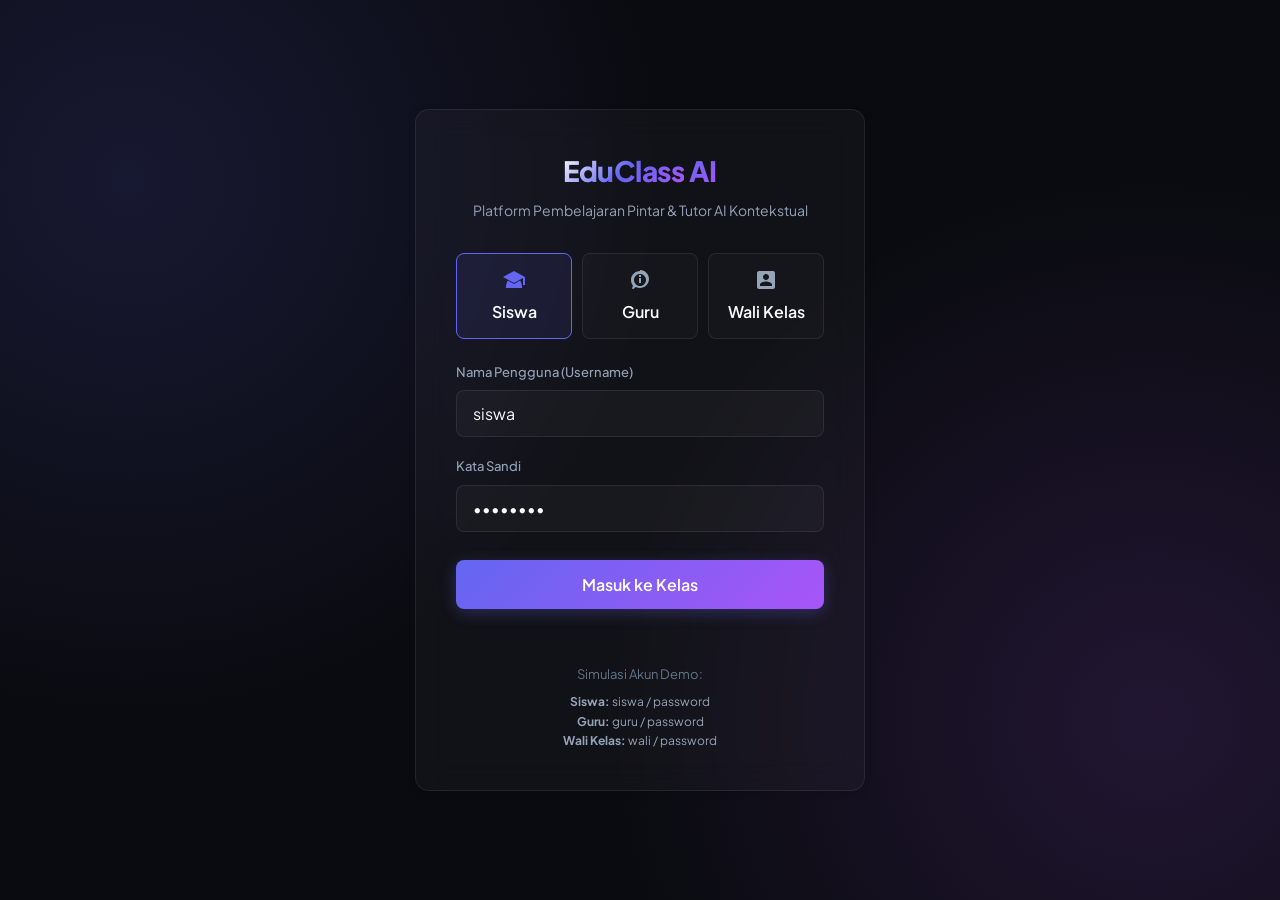
==== guru.html @ 6a9abb98 "Initial commit: Kediri EduTrack LMS MVP - Mobile responsive, Dark/Light Mode, Teacher Dashboard Gene" ====
<!DOCTYPE html>
<html lang="id">
<head>
    <meta charset="UTF-8">
    <meta name="viewport" content="width=device-width, initial-scale=1.0">
    <title>Dasbor Guru - EduClass AI</title>
    <link rel="stylesheet" href="css/style.css">
</head>
<body>

    <div class="layout-wrapper">
        <!-- Sidebar -->
        <aside class="sidebar">
            <div class="sidebar-header">
                <div class="sidebar-logo">
                    <span class="text-gradient">EduClass</span> <span class="text-gradient-purple">AI</span>
                </div>
            </div>
            
            <ul class="sidebar-menu">
                <li class="menu-item active" data-tab="overview">
                    <svg viewBox="0 0 24 24"><path d="M3 13h8V3H3v10zm0 8h8v-6H3v6zm10 0h8V11h-8v10zm0-18v6h8V3h-8z"/></svg>
                    <span>General</span>
                </li>
                <li class="menu-item" data-tab="kelas">
                    <svg viewBox="0 0 24 24"><path d="M12 3L1 9l11 6 9-4.91V17h2V9L12 3zM5.89 12.55L12 15.88l6.11-3.33c.6.9 2.03 3.65 2.03 6.95v.5H3.86v-.5c0-3.3 1.43-6.05 2.03-6.95z"/></svg>
                    <span>Daftar Kelas</span>
                </li>
                <li class="menu-item" data-tab="presensi">
                    <svg viewBox="0 0 24 24"><path d="M19 3h-4.18C14.4 1.84 13.3 1 12 1c-1.3 0-2.4.84-2.82 2H5c-1.1 0-2 .9-2 2v14c0 1.1.9 2 2 2h14c1.1 0 2-.9 2-2V5c0-1.1-.9-2-2-2zm-7 0c.55 0 1 .45 1 1s-.45 1-1 1-1-.45-1-1 .45-1 1-1zm2 14H7v-2h7v2zm3-4H7v-2h10v2zm0-4H7V7h10v2z"/></svg>
                    <span>Kelola Presensi</span>
                </li>
                <li class="menu-item" data-tab="materi">
                    <svg viewBox="0 0 24 24"><path d="M4 6H2v14c0 1.1.9 2 2 2h14v-2H4V6zm16-4H8c-1.1 0-2 .9-2 2v12c0 1.1.9 2 2 2h12c1.1 0 2-.9 2-2V4c0-1.1-.9-2-2-2zm-1 9H9V9h10v2zm-4 4H9v-2h6v2zm4-8H9V5h10v2z"/></svg>
                    <span>Materi & PDF</span>
                </li>
            </ul>

            <div class="sidebar-footer">
                <div class="user-profile">
                    <div class="avatar">G</div>
                    <div class="profile-info">
                        <div class="profile-name">Nama Guru</div>
                        <div class="profile-role">Guru</div>
                    </div>
                </div>
                <button class="btn-logout">
                    <svg style="width:16px;height:16px;" viewBox="0 0 24 24"><path d="M10.09 15.59L11.5 17l5-5-5-5-1.41 1.41L12.67 11H3v2h9.67l-2.58 2.59zM19 3H5c-1.11 0-2 .9-2 2v4h2V5h14v14H5v-4H3v4c0 1.1.89 2 2 2h14c1.1 0 2-.9 2-2V5c0-1.1-.9-2-2-2z"/></svg>
                    <span>Keluar</span>
                </button>
            </div>
        </aside>

        <!-- Main Content -->
        <main class="main-content">
            <header class="header-bar">
                <div class="welcome-section">
                    <h1 id="welcome-teacher">Selamat Datang, Guru</h1>
                    <p style="display: flex; align-items: center; gap: 8px; flex-wrap: wrap;">
                        <span>Mata Pelajaran Aktif:</span>
                        <select id="teacher-subject-select" class="status-select" style="background-color: var(--bg-tertiary); font-size: 13px; font-weight: 600; padding: 4px 10px;">
                            <!-- Dynamically loaded -->
                        </select>
                        <span>| Hari ini: <span id="current-date">Kamis, 16 Juli 2026</span></span>
                    </p>
                </div>
                <div class="topbar-actions">
                    <button class="btn-icon theme-toggle" id="btn-theme-toggle">
                        <svg class="sun-icon" viewBox="0 0 24 24"><path d="M12 7c-2.76 0-5 2.24-5 5s2.24 5 5 5 5-2.24 5-5-2.24-5-5-5zM2 13h2c.55 0 1-.45 1-1s-.45-1-1-1H2c-.55 0-1 .45-1 1s.45 1 1 1zm18 0h2c.55 0 1-.45 1-1s-.45-1-1-1h-2c-.55 0-1 .45-1 1s.45 1 1 1zM11 2v2c0 .55.45 1 1 1s1-.45 1-1V2c0-.55-.45-1-1-1s-1 .45-1 1zm0 18v2c0 .55.45 1 1 1s1-.45 1-1v-2c0-.55-.45-1-1-1s-1 .45-1 1zM5.99 4.58c-.39-.39-1.03-.39-1.41 0-.39.39-.39 1.03 0 1.41l1.06 1.06c.39.39 1.03.39 1.41 0 .39-.39.39-1.03 0-1.41L5.99 4.58zm12.37 12.37c-.39-.39-1.03-.39-1.41 0-.39.39-.39 1.03 0 1.41l1.06 1.06c.39.39 1.03.39 1.41 0 .39-.39.39-1.03 0-1.41l-1.06-1.06zm1.06-10.96c.39-.39.39-1.03 0-1.41-.39-.39-1.03-.39-1.41 0l-1.06 1.06c-.39.39-.39 1.03 0 1.41.39.39 1.03.39 1.41 0l1.06-1.06zM7.05 18.36c.39-.39.39-1.03 0-1.41-.39-.39-1.03-.39-1.41 0l-1.06 1.06c-.39.39-.39 1.03 0 1.41.39.39 1.03.39 1.41 0l1.06-1.06z"/></svg>
                        <svg class="moon-icon" viewBox="0 0 24 24"><path d="M12 3c-4.97 0-9 4.03-9 9s4.03 9 9 9 9-4.03 9-9c0-.46-.04-.92-.1-1.36-.98 1.37-2.58 2.26-4.4 2.26-2.98 0-5.4-2.42-5.4-5.4 0-1.81.89-3.42 2.26-4.4-.44-.06-.9-.1-1.36-.1z"/></svg>
                    </button>
                    <button class="btn-icon hamburger-btn" id="btn-hamburger">
                        <svg viewBox="0 0 24 24"><path d="M3 18h18v-2H3v2zm0-5h18v-2H3v2zm0-7v2h18V6H3z"/></svg>
                    </button>
                </div>
            </header>

            <!-- TABS PANELS -->
            
            <!-- 1. OVERVIEW PANEL -->
            <section id="tab-overview" class="tab-panel active">
                
                <!-- Bagian A: Status Wali Kelas -->
                <div class="wali-kelas-card">
                    <div class="wali-kelas-title" id="general-wali-status">Memuat status wali kelas...</div>
                    <div style="font-size: 14px; opacity: 0.9;">Pusat informasi kepengurusan kelas dan komunikasi orang tua.</div>
                    
                    <div class="wali-kelas-actions">
                        <button class="wali-kelas-btn">Lihat Data Presensi Sekolah</button>
                        <button class="wali-kelas-btn">Kontak Orang Tua Kelas</button>
                    </div>
                </div>

                <!-- Bagian B: Daftar Kelas (Grid) -->
                <div class="panel-title" style="margin-bottom: 16px;">Daftar Kelas & Mata Pelajaran Anda</div>
                <div class="teacher-class-grid" id="general-class-grid">
                    <!-- Loaded dynamically via JS -->
                </div>

                <div class="dashboard-row" style="margin-top: 32px;">
                    <!-- Recent Questions Table -->
                    <div class="glass-card panel-card">
                        <div class="panel-title">
                            Pertanyaan Terbaru Siswa ke Tutor AI
                        </div>
                        <div class="table-responsive">
                            <table class="custom-table">
                                <thead>
                                    <tr>
                                        <th>Siswa</th>
                                        <th>Materi</th>
                                        <th>Pertanyaan</th>
                                        <th>Waktu</th>
                                    </tr>
                                </thead>
                                <tbody id="recent-questions-body">
                                    <tr>
                                        <td colspan="4" style="text-align: center; color: var(--text-muted);">Belum ada pertanyaan siswa.</td>
                                    </tr>
                                </tbody>
                            </table>
                        </div>
                    </div>

                    <!-- Shortcut Sesi Presensi Quick-view -->
                    <div class="glass-card panel-card">
                        <div class="panel-title">Sesi Presensi Aktif</div>
                        <div id="overview-presensi-status" style="display: flex; flex-direction: column; align-items: center; justify-content: center; height: 100%; text-align: center; gap: 16px;">
                            <!-- Dynamic Content loaded from JS -->
                        </div>
                    </div>
                </div>
            </section>

            <!-- 2. KELAS PANEL (Daftar Kelas) -->
            <section id="tab-kelas" class="tab-panel">
                <div class="glass-card panel-card" style="margin-bottom: 24px;">
                    <div class="panel-title">Daftar Kelas & Mata Pelajaran</div>
                    <div class="teacher-class-grid" id="daftar-kelas-grid">
                        <!-- Dynamic from JS -->
                    </div>
                </div>
            </section>

            <!-- 3. PRESENSI PANEL -->
            <section id="tab-presensi" class="tab-panel">
                <div class="glass-card panel-card" style="margin-bottom: 24px;">
                    <div class="panel-title">Pengaturan Sesi Presensi</div>
                    <div class="attendance-setup">
                        <div style="display: flex; flex-direction: column; gap: 16px; justify-content: center;">
                            <p style="color: var(--text-secondary); font-size: 14px;">Buka sesi presensi untuk membolehkan siswa mencatat kehadiran secara mandiri dengan memasukkan kode 6 digit.</p>
                            <div class="form-group" style="margin-bottom: 0;">
                                <label for="attendance-duration">Durasi Aktif Sesi (Menit)</label>
                                <select id="attendance-duration" class="input-field" style="width: 150px; background-color: var(--bg-tertiary);">
                                    <option value="5">5 Menit</option>
                                    <option value="10">10 Menit</option>
                                    <option value="15">15 Menit</option>
                                    <option value="30">30 Menit</option>
                                </select>
                            </div>
                            <button class="btn-action-solid" id="btn-start-attendance" style="align-self: flex-start;">
                                <svg style="width:16px;height:16px;" viewBox="0 0 24 24"><path d="M8 5v14l11-7z"/></svg>
                                <span>Buka Sesi Baru</span>
                            </button>
                        </div>

                        <!-- Active session details -->
                        <div class="active-code-box" id="active-session-box" style="display: none;">
                            <div style="font-size: 13px; color: var(--text-secondary);">Kode Presensi Siswa</div>
                            <div class="code-display" id="session-code">------</div>
                            <div class="countdown-timer">
                                <span class="pulse-icon"></span>
                                <span id="session-timer">Berakhir dalam --:--</span>
                            </div>
                            <button class="btn-action-outline" id="btn-stop-attendance" style="margin-top: 12px; color: var(--danger); border-color: rgba(239, 68, 68, 0.3);">Tutup Sesi Sekarang</button>
                        </div>
                        <div class="active-code-box" id="no-session-box">
                            <p style="color: var(--text-muted); font-size: 14px;">Tidak ada sesi presensi aktif.</p>
                        </div>
                    </div>
                </div>

                <div class="glass-card panel-card">
                    <div class="panel-title">
                        Daftar Kehadiran Siswa Hari Ini
                    </div>
                    <div class="table-responsive">
                        <table class="custom-table">
                            <thead>
                                <tr>
                                    <th>Nama Siswa</th>
                                    <th>Waktu Masuk</th>
                                    <th>Status Kehadiran</th>
                                    <th>Koreksi Status</th>
                                </tr>
                            </thead>
                            <tbody id="attendance-table-body">
                                <!-- Dynamic rows -->
                            </tbody>
                        </table>
                    </div>
                </div>
            </section>

            <!-- 4. MATERI PANEL -->
            <section id="tab-materi" class="tab-panel">
                <div class="glass-card panel-card" style="margin-bottom: 24px;">
                    <div class="panel-title">
                        <span>Materi Pembelajaran Tersedia</span>
                        <button class="btn-action-solid" id="btn-open-upload-modal">
                            <svg style="width:16px;height:16px;" viewBox="0 0 24 24"><path d="M19 13h-6v6h-2v-6H5v-2h6V5h2v6h6v2z"/></svg>
                            <span>Buat & Unggah Materi</span>
                        </button>
                    </div>

                    <div class="materials-list" id="teacher-materials-list">
                        <!-- Dynamic list -->
                    </div>
                </div>
            </section>

        </main>
    </div>

    <!-- MODAL UNTUK MEMBUAT MATERI -->
    <div class="modal-overlay" id="upload-modal">
        <div class="glass-card modal-content fade-in">
            <div class="modal-header">
                <h3 style="font-size: 18px; font-weight: 700;">Buat & Unggah Materi Baru (Simulasi PDF)</h3>
                <span class="modal-close" id="btn-close-upload-modal">&times;</span>
            </div>
            
            <!-- Quick Fill / Template Button -->
            <div style="background: rgba(99, 102, 241, 0.05); border: 1px solid rgba(99, 102, 241, 0.15); padding: 12px; border-radius: var(--radius-sm); margin-bottom: 20px; display: flex; align-items: center; justify-content: space-between;">
                <div style="font-size: 12px; color: var(--text-secondary);">Ingin demo cepat? Gunakan template Matematika.</div>
                <button class="btn-action-outline" id="btn-quick-template" style="font-size: 11px; padding: 4px 8px; background: rgba(99, 102, 241, 0.1);">Gunakan Template Pythagoras</button>
            </div>

            <form id="material-form">
                <div class="form-group">
                    <label>Mata Pelajaran Sasaran</label>
                    <input type="text" id="material-target-subject" class="input-field" readonly style="background: rgba(255,255,255,0.05); color: var(--text-secondary); cursor: not-allowed;">
                </div>
                
                <div class="form-group">
                    <label for="material-title">Judul Materi</label>
                    <input type="text" id="material-title" class="input-field" placeholder="Contoh: Teorema Pythagoras" required>
                </div>
                
                <div class="form-group">
                    <label for="material-desc">Deskripsi Singkat</label>
                    <textarea id="material-desc" class="input-field" style="height: 60px; resize: none;" placeholder="Deskripsi materi untuk ditampilkan di kelas..." required></textarea>
                </div>
                
                <div class="form-group">
                    <label style="display:flex; justify-content:space-between; align-items:center;">
                        <span>Isi Halaman Materi (Teks untuk AI Tutor)</span>
                        <button type="button" class="btn-action-outline" id="btn-add-page" style="font-size: 11px; padding: 4px 8px;">+ Tambah Halaman</button>
                    </label>
                    <div id="pages-container" style="display: flex; flex-direction: column; gap: 12px; margin-top: 10px; max-height: 250px; overflow-y: auto; padding-right: 6px;">
                        <!-- Pages input rows dynamically added -->
                    </div>
                </div>

                <!-- Simulation file attachment box -->
                <div class="form-group">
                    <label>Unggah Berkas PDF (Simulasi Visual)</label>
                    <div class="upload-area" id="mock-pdf-upload">
                        <div class="upload-icon">📄</div>
                        <div style="font-size: 13px; font-weight:600;" id="upload-filename-display">Pilih file PDF Anda atau drag & drop di sini</div>
                        <div style="font-size: 11px; color: var(--text-muted); margin-top: 4px;">Hanya mendukung file .pdf (Simulasi)</div>
                        <input type="file" id="pdf-file-input" accept=".pdf" style="display: none;">
                    </div>
                </div>

                <div style="display: flex; justify-content: flex-end; gap: 12px; margin-top: 24px;">
                    <button type="button" class="btn-action-outline" id="btn-cancel-upload">Batal</button>
                    <button type="submit" class="btn-action-solid">Simpan & Publikasikan</button>
                </div>
            </form>
        </div>
    </div>

    <!-- Slide-out Drawer for Mobile -->
    <div class="drawer-overlay" id="drawer-overlay"></div>
    <div class="slide-drawer" id="slide-drawer">
        <div class="drawer-header">
            <div class="sidebar-logo">
                <span class="text-gradient">EduClass</span> <span class="text-gradient-purple">AI</span>
            </div>
            <span class="modal-close" id="btn-close-drawer">&times;</span>
        </div>
        <div class="drawer-content">
            <div class="user-profile" style="margin-bottom: 16px;">
                <div class="avatar" id="drawer-avatar">G</div>
                <div class="profile-info">
                    <div class="profile-name" id="drawer-name">Nama Guru</div>
                    <div class="profile-role" id="drawer-role">Guru</div>
                </div>
            </div>
            <button class="btn-logout" id="btn-logout-drawer">
                <svg style="width:16px;height:16px;" viewBox="0 0 24 24"><path d="M10.09 15.59L11.5 17l5-5-5-5-1.41 1.41L12.67 11H3v2h9.67l-2.58 2.59zM19 3H5c-1.11 0-2 .9-2 2v4h2V5h14v14H5v-4H3v4c0 1.1.89 2 2 2h14c1.1 0 2-.9 2-2V5c0-1.1-.9-2-2-2z"/></svg>
                <span>Keluar dari Akun</span>
            </button>
        </div>
    </div>

    <!-- Bottom Navigation Bar (Mobile) -->
    <div class="bottom-nav" id="bottom-nav">
        <div class="bottom-nav-item active" data-tab="overview">
            <svg viewBox="0 0 24 24"><path d="M3 13h8V3H3v10zm0 8h8v-6H3v6zm10 0h8V11h-8v10zm0-18v6h8V3h-8z"/></svg>
            <span>General</span>
        </div>
        <div class="bottom-nav-item" data-tab="kelas">
            <svg viewBox="0 0 24 24"><path d="M12 3L1 9l11 6 9-4.91V17h2V9L12 3zM5.89 12.55L12 15.88l6.11-3.33c.6.9 2.03 3.65 2.03 6.95v.5H3.86v-.5c0-3.3 1.43-6.05 2.03-6.95z"/></svg>
            <span>Daftar Kelas</span>
        </div>
        <div class="bottom-nav-item" data-tab="presensi">
            <svg viewBox="0 0 24 24"><path d="M19 3h-4.18C14.4 1.84 13.3 1 12 1c-1.3 0-2.4.84-2.82 2H5c-1.1 0-2 .9-2 2v14c0 1.1.9 2 2 2h14c1.1 0 2-.9 2-2V5c0-1.1-.9-2-2-2zm-7 0c.55 0 1 .45 1 1s-.45 1-1 1-1-.45-1-1 .45-1 1-1zm2 14H7v-2h7v2zm3-4H7v-2h10v2zm0-4H7V7h10v2z"/></svg>
            <span>Presensi</span>
        </div>
        <div class="bottom-nav-item" data-tab="materi">
            <svg viewBox="0 0 24 24"><path d="M4 6H2v14c0 1.1.9 2 2 2h14v-2H4V6zm16-4H8c-1.1 0-2 .9-2 2v12c0 1.1.9 2 2 2h12c1.1 0 2-.9 2-2V4c0-1.1-.9-2-2-2zm-1 9H9V9h10v2zm-4 4H9v-2h6v2zm4-8H9V5h10v2z"/></svg>
            <span>Materi</span>
        </div>
    </div>

    <!-- State, Auth & Controller Files -->
    <script src="js/state.js"></script>
    <script src="js/auth.js"></script>
    <script src="js/guru.js"></script>
</body>
</html>
---- css/style.css ----
@import url('https://fonts.googleapis.com/css2?family=Plus+Jakarta+Sans:wght@300;400;500;600;700;800&display=swap');

:root {
    --bg-primary: #0a0b10;
    --bg-secondary: #131520;
    --bg-tertiary: #1b1e2e;
    --glass-bg: rgba(255, 255, 255, 0.03);
    --glass-border: rgba(255, 255, 255, 0.08);
    --glass-focus: rgba(255, 255, 255, 0.15);
    
    --text-primary: #f8fafc;
    --text-secondary: #94a3b8;
    --text-muted: #64748b;
    
    --accent-primary: #6366f1; /* Indigo */
    --accent-primary-hover: #4f46e5;
    --accent-primary-rgb: 99, 102, 241;
    
    --accent-secondary: #a855f7; /* Purple */
    --accent-secondary-hover: #9333ea;
    
    --success: #10b981; /* Emerald */
    --success-rgb: 16, 185, 129;
    --warning: #f59e0b; /* Amber */
    --danger: #ef4444; /* Rose */
    --danger-rgb: 239, 68, 68;
    
    --sidebar-width: 260px;
    --radius-sm: 8px;
    --radius-md: 14px;
    --radius-lg: 20px;
    
    --transition-fast: 0.2s cubic-bezier(0.4, 0, 0.2, 1);
    --transition-normal: 0.3s cubic-bezier(0.4, 0, 0.2, 1);
    
    --shadow-sm: 0 2px 8px rgba(0, 0, 0, 0.15);
    --shadow-md: 0 8px 30px rgba(0, 0, 0, 0.3);
    --shadow-lg: 0 12px 40px rgba(0, 0, 0, 0.4);
}

/* Base Styles */
* {
    margin: 0;
    padding: 0;
    box-sizing: border-box;
    font-family: 'Plus Jakarta Sans', sans-serif;
    -webkit-font-smoothing: antialiased;
}

body.light-theme {
    --bg-primary: #f8fafc;
    --bg-secondary: #ffffff;
    --bg-tertiary: #f1f5f9;
    --text-primary: #0f172a;
    --text-secondary: #475569;
    --glass-bg: rgba(15, 23, 42, 0.02);
    --glass-border: rgba(15, 23, 42, 0.1);
}

body {
    background-color: var(--bg-primary);
    color: var(--text-primary);
    min-height: 100vh;
    overflow-x: hidden;
    line-height: 1.5;
}

a {
    color: inherit;
    text-decoration: none;
}

button, input, select, textarea {
    font-family: inherit;
    font-size: inherit;
    color: inherit;
    background: none;
    border: none;
}

/* Utilities */
.text-gradient {
    background: linear-gradient(135deg, #fff 0%, var(--accent-primary) 50%, var(--accent-secondary) 100%);
    -webkit-background-clip: text;
    -webkit-text-fill-color: transparent;
}

.text-gradient-purple {
    background: linear-gradient(135deg, var(--accent-primary) 0%, var(--accent-secondary) 100%);
    -webkit-background-clip: text;
    -webkit-text-fill-color: transparent;
}

.glass-card {
    background: var(--glass-bg);
    border: 1px solid var(--glass-border);
    backdrop-filter: blur(16px);
    border-radius: var(--radius-md);
    box-shadow: var(--shadow-sm);
    transition: var(--transition-normal);
}

.glass-card:hover {
    border-color: rgba(255, 255, 255, 0.12);
    box-shadow: var(--shadow-md);
}

/* Animations */
@keyframes fadeIn {
    from { opacity: 0; transform: translateY(10px); }
    to { opacity: 1; transform: translateY(0); }
}

@keyframes pulse {
    0%, 100% { opacity: 1; }
    50% { opacity: 0.5; }
}

.fade-in {
    animation: fadeIn var(--transition-normal) forwards;
}

/* Auth Page (index.html) */
.auth-container {
    display: flex;
    justify-content: center;
    align-items: center;
    min-height: 100vh;
    background: radial-gradient(circle at 10% 20%, rgba(99, 102, 241, 0.15) 0%, transparent 40%),
                radial-gradient(circle at 90% 80%, rgba(168, 85, 247, 0.15) 0%, transparent 40%);
    padding: 20px;
}

.auth-card {
    width: 100%;
    max-width: 450px;
    padding: 40px;
    text-align: center;
}

.auth-logo {
    font-size: 28px;
    font-weight: 800;
    margin-bottom: 8px;
    letter-spacing: -0.5px;
}

.auth-subtitle {
    color: var(--text-secondary);
    font-size: 14px;
    margin-bottom: 32px;
}

.role-selector {
    display: grid;
    grid-template-columns: repeat(3, 1fr);
    gap: 10px;
    margin-bottom: 24px;
}

.role-btn {
    padding: 14px;
    border-radius: var(--radius-sm);
    cursor: pointer;
    font-weight: 600;
    transition: var(--transition-fast);
    border: 1px solid var(--glass-border);
    background: rgba(255, 255, 255, 0.02);
    display: flex;
    flex-direction: column;
    align-items: center;
    gap: 8px;
}

.role-btn svg {
    width: 24px;
    height: 24px;
    fill: var(--text-secondary);
    transition: var(--transition-fast);
}

.role-btn.active {
    background: rgba(99, 102, 241, 0.1);
    border-color: var(--accent-primary);
    color: var(--text-primary);
}

.role-btn.active svg {
    fill: var(--accent-primary);
}

.auth-form {
    text-align: left;
}

.form-group {
    margin-bottom: 20px;
}

.form-group label {
    display: block;
    font-size: 13px;
    font-weight: 500;
    color: var(--text-secondary);
    margin-bottom: 8px;
}

.input-wrapper {
    position: relative;
}

.input-field {
    width: 100%;
    padding: 12px 16px;
    border-radius: var(--radius-sm);
    border: 1px solid var(--glass-border);
    background: rgba(255, 255, 255, 0.03);
    outline: none;
    transition: var(--transition-fast);
    color: var(--text-primary);
}

.input-field:focus {
    border-color: var(--accent-primary);
    background: rgba(255, 255, 255, 0.06);
    box-shadow: 0 0 0 3px rgba(99, 102, 241, 0.25);
}

.btn-primary {
    width: 100%;
    padding: 14px;
    border-radius: var(--radius-sm);
    background: linear-gradient(135deg, var(--accent-primary) 0%, var(--accent-secondary) 100%);
    font-weight: 600;
    cursor: pointer;
    transition: var(--transition-fast);
    box-shadow: 0 4px 15px rgba(99, 102, 241, 0.3);
    margin-top: 8px;
    color: #fff;
    text-align: center;
}

.btn-primary:hover {
    transform: translateY(-1px);
    box-shadow: 0 6px 20px rgba(99, 102, 241, 0.4);
}

.auth-footer {
    margin-top: 24px;
    font-size: 13px;
    color: var(--text-muted);
}

.auth-error {
    color: var(--danger);
    font-size: 13px;
    margin-top: 12px;
    text-align: center;
    min-height: 20px;
    font-weight: 500;
}

/* Dashboard Layout (guru.html & siswa.html) */
.layout-wrapper {
    display: flex;
    min-height: 100vh;
}

/* Sidebar */
.sidebar {
    width: var(--sidebar-width);
    background-color: var(--bg-secondary);
    border-right: 1px solid var(--glass-border);
    display: flex;
    flex-direction: column;
    position: fixed;
    height: 100vh;
    z-index: 100;
}

.sidebar-header {
    padding: 24px;
    border-bottom: 1px solid var(--glass-border);
}

.sidebar-logo {
    font-size: 20px;
    font-weight: 800;
    letter-spacing: -0.5px;
}

.sidebar-menu {
    list-style: none;
    padding: 24px 16px;
    display: flex;
    flex-direction: column;
    gap: 8px;
    flex-grow: 1;
}

.menu-item {
    display: flex;
    align-items: center;
    gap: 12px;
    padding: 12px 16px;
    border-radius: var(--radius-sm);
    color: var(--text-secondary);
    font-weight: 500;
    cursor: pointer;
    transition: var(--transition-fast);
}

.menu-item svg {
    width: 20px;
    height: 20px;
    fill: currentColor;
}

.menu-item:hover, .menu-item.active {
    color: var(--text-primary);
    background: var(--glass-bg);
}

.menu-item.active {
    background: rgba(99, 102, 241, 0.1);
    color: var(--accent-primary);
    border-left: 3px solid var(--accent-primary);
    border-top-left-radius: 0;
    border-bottom-left-radius: 0;
}

.sidebar-footer {
    padding: 16px 24px;
    border-top: 1px solid var(--glass-border);
    display: flex;
    flex-direction: column;
    gap: 12px;
}

.user-profile {
    display: flex;
    align-items: center;
    gap: 12px;
}

.avatar {
    width: 36px;
    height: 36px;
    border-radius: 50%;
    background: linear-gradient(135deg, var(--accent-primary) 0%, var(--accent-secondary) 100%);
    display: flex;
    align-items: center;
    justify-content: center;
    font-weight: 700;
    font-size: 14px;
    color: white;
}

.profile-info {
    overflow: hidden;
}

.profile-name {
    font-size: 14px;
    font-weight: 600;
    white-space: nowrap;
    text-overflow: ellipsis;
    overflow: hidden;
}

.profile-role {
    font-size: 11px;
    color: var(--text-secondary);
    text-transform: capitalize;
}

.btn-logout {
    display: flex;
    align-items: center;
    justify-content: center;
    gap: 8px;
    width: 100%;
    padding: 10px;
    border-radius: var(--radius-sm);
    border: 1px solid var(--glass-border);
    color: var(--text-secondary);
    font-size: 13px;
    font-weight: 500;
    cursor: pointer;
    transition: var(--transition-fast);
}

.btn-logout:hover {
    color: var(--danger);
    background: rgba(239, 68, 68, 0.05);
    border-color: rgba(239, 68, 68, 0.2);
}

/* Main Content Area */
.main-content {
    flex-grow: 1;
    margin-left: var(--sidebar-width);
    padding: 40px;
    min-height: 100vh;
    background: radial-gradient(circle at 80% 10%, rgba(99, 102, 241, 0.05) 0%, transparent 35%);
}

.header-bar {
    display: flex;
    justify-content: space-between;
    align-items: center;
    margin-bottom: 32px;
}

.welcome-section h1 {
    font-size: 28px;
    font-weight: 700;
    margin-bottom: 4px;
}

.welcome-section p {
    color: var(--text-secondary);
    font-size: 14px;
}

/* Tabs Panel visibility */
.tab-panel {
    display: none;
}

.tab-panel.active {
    display: block;
    animation: fadeIn var(--transition-normal) forwards;
}

/* Grid Cards (Dashboard Overview) */
.stats-grid {
    display: grid;
    grid-template-columns: repeat(auto-fit, minmax(220px, 1fr));
    gap: 24px;
    margin-bottom: 32px;
}

.stat-card {
    padding: 24px;
    display: flex;
    flex-direction: column;
    justify-content: space-between;
    position: relative;
    overflow: hidden;
}

.stat-card::after {
    content: '';
    position: absolute;
    top: 0;
    left: 0;
    width: 100%;
    height: 3px;
    background: linear-gradient(90deg, var(--accent-primary), var(--accent-secondary));
}

.stat-label {
    font-size: 13px;
    font-weight: 500;
    color: var(--text-secondary);
    margin-bottom: 12px;
}

.stat-value {
    font-size: 32px;
    font-weight: 700;
    line-height: 1;
    margin-bottom: 4px;
}

.stat-desc {
    font-size: 12px;
    color: var(--text-muted);
}

/* General Layout sections */
.dashboard-row {
    display: grid;
    grid-template-columns: 2fr 1fr;
    gap: 24px;
    margin-bottom: 32px;
}

@media (max-width: 1024px) {
    .dashboard-row {
        grid-template-columns: 1fr;
    }
}

.panel-card {
    padding: 24px;
    display: flex;
    flex-direction: column;
    height: 100%;
}

.panel-title {
    font-size: 18px;
    font-weight: 700;
    margin-bottom: 20px;
    display: flex;
    align-items: center;
    justify-content: space-between;
}

/* Presensi Tab (Guru) */
.attendance-setup {
    display: grid;
    grid-template-columns: 1fr 1fr;
    gap: 24px;
    margin-bottom: 24px;
}

@media (max-width: 768px) {
    .attendance-setup {
        grid-template-columns: 1fr;
    }
}

.active-code-box {
    display: flex;
    flex-direction: column;
    align-items: center;
    justify-content: center;
    padding: 32px;
    text-align: center;
    background: rgba(99, 102, 241, 0.05);
    border: 1px dashed rgba(99, 102, 241, 0.3);
    border-radius: var(--radius-md);
}

.code-display {
    font-size: 48px;
    font-weight: 800;
    letter-spacing: 4px;
    color: var(--accent-primary);
    margin: 16px 0;
    font-family: monospace;
    text-shadow: 0 0 15px rgba(99, 102, 241, 0.2);
}

.countdown-timer {
    font-size: 14px;
    color: var(--warning);
    font-weight: 600;
    display: flex;
    align-items: center;
    gap: 6px;
}

.pulse-icon {
    width: 8px;
    height: 8px;
    border-radius: 50%;
    background-color: var(--warning);
    animation: pulse 1.5s infinite;
}

/* Tables */
.table-responsive {
    width: 100%;
    overflow-x: auto;
}

.custom-table {
    width: 100%;
    border-collapse: collapse;
    text-align: left;
}

.custom-table th {
    padding: 14px 16px;
    font-size: 12px;
    font-weight: 600;
    text-transform: uppercase;
    color: var(--text-secondary);
    border-bottom: 1px solid var(--glass-border);
    letter-spacing: 0.5px;
}

.custom-table td {
    padding: 16px;
    font-size: 14px;
    border-bottom: 1px solid rgba(255, 255, 255, 0.04);
}

.custom-table tr:last-child td {
    border-bottom: none;
}

.badge {
    padding: 4px 10px;
    border-radius: 20px;
    font-size: 11px;
    font-weight: 600;
    display: inline-block;
}

.badge-success {
    background: rgba(16, 185, 129, 0.1);
    color: var(--success);
    border: 1px solid rgba(16, 185, 129, 0.2);
}

.badge-warning {
    background: rgba(245, 158, 11, 0.1);
    color: var(--warning);
    border: 1px solid rgba(245, 158, 11, 0.2);
}

.badge-danger {
    background: rgba(239, 68, 68, 0.1);
    color: var(--danger);
    border: 1px solid rgba(239, 68, 68, 0.2);
}

.badge-info {
    background: rgba(99, 102, 241, 0.1);
    color: var(--accent-primary);
    border: 1px solid rgba(99, 102, 241, 0.2);
}

/* Custom Status Changer Dropdown */
.status-select {
    background: var(--bg-tertiary);
    border: 1px solid var(--glass-border);
    padding: 4px 8px;
    border-radius: var(--radius-sm);
    color: var(--text-primary);
    font-size: 12px;
    outline: none;
    cursor: pointer;
}

.status-select:focus {
    border-color: var(--accent-primary);
}

/* Material Upload Section */
.upload-area {
    border: 2px dashed var(--glass-border);
    border-radius: var(--radius-md);
    padding: 30px;
    text-align: center;
    cursor: pointer;
    transition: var(--transition-normal);
    background: rgba(255, 255, 255, 0.01);
    margin-bottom: 20px;
}

.upload-area:hover {
    border-color: var(--accent-primary);
    background: rgba(99, 102, 241, 0.02);
}

.upload-icon {
    font-size: 40px;
    margin-bottom: 12px;
}

.materials-list {
    display: grid;
    grid-template-columns: 1fr;
    gap: 16px;
}

.material-item {
    display: flex;
    justify-content: space-between;
    align-items: center;
    padding: 16px 20px;
    border-radius: var(--radius-md);
    background: rgba(255, 255, 255, 0.02);
    border: 1px solid var(--glass-border);
    transition: var(--transition-fast);
}

.material-item:hover {
    background: rgba(255, 255, 255, 0.04);
    transform: translateX(2px);
}

.material-icon-wrapper {
    width: 40px;
    height: 40px;
    border-radius: var(--radius-sm);
    background: rgba(239, 68, 68, 0.1);
    display: flex;
    align-items: center;
    justify-content: center;
    color: var(--danger);
    font-weight: 700;
}

.material-meta {
    flex-grow: 1;
    margin-left: 16px;
}

.material-title {
    font-size: 15px;
    font-weight: 600;
    margin-bottom: 2px;
}

.material-desc {
    font-size: 12px;
    color: var(--text-secondary);
}

/* Action Buttons */
.btn-action-outline {
    border: 1px solid var(--glass-border);
    padding: 8px 16px;
    border-radius: var(--radius-sm);
    font-size: 13px;
    font-weight: 500;
    cursor: pointer;
    transition: var(--transition-fast);
    display: inline-flex;
    align-items: center;
    gap: 8px;
}

.btn-action-outline:hover {
    background: var(--glass-bg);
    border-color: rgba(255, 255, 255, 0.2);
}

.btn-action-solid {
    background: var(--accent-primary);
    border: 1px solid var(--accent-primary);
    color: white;
    padding: 8px 16px;
    border-radius: var(--radius-sm);
    font-size: 13px;
    font-weight: 600;
    cursor: pointer;
    transition: var(--transition-fast);
    display: inline-flex;
    align-items: center;
    gap: 8px;
}

.btn-action-solid:hover {
    background: var(--accent-primary-hover);
    border-color: var(--accent-primary-hover);
}

/* Class Members view */
.members-grid {
    display: grid;
    grid-template-columns: repeat(auto-fill, minmax(280px, 1fr));
    gap: 20px;
}

.member-card {
    padding: 16px;
    display: flex;
    align-items: center;
    gap: 16px;
}

/* Student Main Study View (siswa.html / study tab) */
.study-container {
    display: grid;
    grid-template-columns: 1fr 1fr;
    gap: 24px;
    height: calc(100vh - 190px);
}

@media (max-width: 1024px) {
    .study-container {
        grid-template-columns: 1fr;
        height: auto;
    }
}

/* Left panel: PDF Viewer simulator */
.pdf-viewer-panel {
    display: flex;
    flex-direction: column;
    height: 100%;
}

.pdf-header {
    padding: 16px 20px;
    border-bottom: 1px solid var(--glass-border);
    display: flex;
    justify-content: space-between;
    align-items: center;
}

.pdf-content {
    flex-grow: 1;
    padding: 24px;
    overflow-y: auto;
    background: #181926;
    border-bottom-left-radius: var(--radius-md);
    border-bottom-right-radius: var(--radius-md);
    line-height: 1.7;
    color: #e2e8f0;
}

.pdf-page {
    background: #1e2030;
    padding: 40px;
    border-radius: var(--radius-sm);
    box-shadow: 0 4px 12px rgba(0,0,0,0.25);
    margin-bottom: 24px;
    position: relative;
    min-height: 400px;
}

.pdf-page-number {
    position: absolute;
    bottom: 16px;
    right: 20px;
    font-size: 11px;
    color: var(--text-muted);
}

.pdf-heading {
    color: var(--text-primary);
    font-size: 20px;
    font-weight: 700;
    margin-bottom: 16px;
    border-bottom: 1px solid rgba(255,255,255,0.06);
    padding-bottom: 8px;
}

/* Right panel: AI Chatbot Tutor */
.ai-tutor-panel {
    display: flex;
    flex-direction: column;
    height: 100%;
    position: relative;
}

.chat-header {
    padding: 16px 20px;
    border-bottom: 1px solid var(--glass-border);
    display: flex;
    align-items: center;
    gap: 12px;
}

.ai-status-indicator {
    width: 8px;
    height: 8px;
    border-radius: 50%;
    background-color: var(--success);
    box-shadow: 0 0 8px var(--success);
}

.chat-messages {
    flex-grow: 1;
    padding: 20px;
    overflow-y: auto;
    display: flex;
    flex-direction: column;
    gap: 16px;
    max-height: calc(100% - 140px);
}

.message-bubble {
    max-width: 85%;
    padding: 14px 18px;
    border-radius: var(--radius-md);
    font-size: 14px;
    line-height: 1.6;
    animation: fadeIn 0.25s ease-out;
}

.message-user {
    align-self: flex-end;
    background: var(--accent-primary);
    color: white;
    border-bottom-right-radius: 2px;
}

.message-ai {
    align-self: flex-start;
    background: var(--bg-tertiary);
    color: var(--text-primary);
    border: 1px solid var(--glass-border);
    border-bottom-left-radius: 2px;
}

.source-tag {
    display: inline-block;
    margin-top: 8px;
    font-size: 11px;
    color: var(--accent-primary);
    background: rgba(99, 102, 241, 0.08);
    padding: 3px 8px;
    border-radius: 4px;
    font-weight: 600;
}

.quick-questions-wrapper {
    padding: 8px 20px;
    display: flex;
    gap: 8px;
    overflow-x: auto;
    white-space: nowrap;
    border-top: 1px solid rgba(255,255,255,0.03);
    background: rgba(0,0,0,0.1);
}

.quick-btn {
    padding: 8px 14px;
    border-radius: 20px;
    background: rgba(255,255,255,0.03);
    border: 1px solid var(--glass-border);
    font-size: 12px;
    font-weight: 500;
    cursor: pointer;
    transition: var(--transition-fast);
}

.quick-btn:hover {
    background: rgba(99, 102, 241, 0.08);
    border-color: var(--accent-primary);
    color: var(--text-primary);
}

.chat-input-area {
    padding: 16px 20px;
    border-top: 1px solid var(--glass-border);
    display: flex;
    gap: 12px;
}

.chat-input {
    flex-grow: 1;
    background: rgba(255, 255, 255, 0.03);
    border: 1px solid var(--glass-border);
    padding: 12px 18px;
    border-radius: var(--radius-lg);
    font-size: 14px;
    outline: none;
    transition: var(--transition-fast);
}

.chat-input:focus {
    border-color: var(--accent-primary);
    background: rgba(255, 255, 255, 0.05);
}

.btn-send {
    width: 44px;
    height: 44px;
    border-radius: 50%;
    background: linear-gradient(135deg, var(--accent-primary) 0%, var(--accent-secondary) 100%);
    display: flex;
    align-items: center;
    justify-content: center;
    cursor: pointer;
    transition: var(--transition-fast);
}

.btn-send:hover {
    transform: scale(1.05);
}

.btn-send svg {
    width: 18px;
    height: 18px;
    fill: white;
}

/* Quiz styling in Chat */
.quiz-options {
    margin-top: 12px;
    display: flex;
    flex-direction: column;
    gap: 8px;
}

.quiz-option-btn {
    text-align: left;
    padding: 10px 14px;
    border-radius: var(--radius-sm);
    background: rgba(255, 255, 255, 0.02);
    border: 1px solid var(--glass-border);
    font-size: 13px;
    cursor: pointer;
    transition: var(--transition-fast);
}

.quiz-option-btn:hover {
    background: rgba(255, 255, 255, 0.06);
    border-color: rgba(255, 255, 255, 0.15);
}

/* Add manual material creator modal/form */
.modal-overlay {
    position: fixed;
    top: 0;
    left: 0;
    width: 100vw;
    height: 100vh;
    background: rgba(0,0,0,0.6);
    backdrop-filter: blur(8px);
    display: none;
    justify-content: center;
    align-items: center;
    z-index: 200;
}

.modal-overlay.active {
    display: flex;
}

.modal-content {
    width: 90%;
    max-width: 600px;
    padding: 32px;
    max-height: 90vh;
    overflow-y: auto;
}

.modal-header {
    display: flex;
    justify-content: space-between;
    align-items: center;
    margin-bottom: 24px;
}

.modal-close {
    font-size: 24px;
    cursor: pointer;
    color: var(--text-secondary);
}

.modal-close:hover {
    color: var(--text-primary);
}

/* Info Box / Alert Banner inside student dashboard */
.alert-banner {
    padding: 16px 20px;
    border-radius: var(--radius-md);
    background: rgba(99, 102, 241, 0.05);
    border: 1px solid rgba(99, 102, 241, 0.2);
    display: flex;
    align-items: center;
    justify-content: space-between;
    margin-bottom: 24px;
}

.alert-info-text h4 {
    font-size: 14px;
    font-weight: 700;
    margin-bottom: 2px;
}

.alert-info-text p {
    font-size: 12px;
    color: var(--text-secondary);
}

.alert-actions {
    display: flex;
    gap: 12px;
}

/* Attendance Modal or Box for Student */
.presensi-submit-box {
    display: flex;
    flex-direction: column;
    align-items: center;
    justify-content: center;
    text-align: center;
    padding: 32px;
    background: rgba(99, 102, 241, 0.02);
    border: 1px dashed var(--glass-border);
    border-radius: var(--radius-md);
    max-width: 450px;
    margin: 40px auto;
}

.code-inputs-group {
    display: flex;
    gap: 8px;
    margin: 24px 0;
}

.code-inputs-group input {
    width: 45px;
    height: 55px;
    text-align: center;
    font-size: 24px;
    font-weight: 700;
    border: 1px solid var(--glass-border);
    background: rgba(255,255,255,0.03);
    border-radius: var(--radius-sm);
    color: var(--text-primary);
    outline: none;
    transition: var(--transition-fast);
}

.code-inputs-group input:focus {
    border-color: var(--accent-primary);
    background: rgba(255,255,255,0.06);
    box-shadow: 0 0 0 3px rgba(99, 102, 241, 0.2);
}

/* Typing Indicator Animation */
.typing-indicator {
    display: flex;
    align-items: center;
    gap: 4px;
    padding: 4px 8px;
}

.typing-dot {
    width: 6px;
    height: 6px;
    background: var(--text-secondary);
    border-radius: 50%;
    animation: pulse 1.2s infinite;
}

.typing-dot:nth-child(2) {
    animation-delay: 0.2s;
}

.typing-dot:nth-child(3) {
    animation-delay: 0.4s;
}

/* ==========================================================================
   Mobile Responsive & Bottom Navigation Bar
   ========================================================================== */

.bottom-nav {
    display: none;
    position: fixed;
    bottom: 0;
    left: 0;
    width: 100%;
    height: 64px;
    background: var(--bg-secondary);
    border-top: 1px solid var(--glass-border);
    z-index: 1000;
    justify-content: space-around;
    align-items: center;
    padding: 0 10px;
    box-shadow: 0 -2px 10px rgba(0,0,0,0.1);
}

.bottom-nav-item {
    display: flex;
    flex-direction: column;
    align-items: center;
    justify-content: center;
    color: var(--text-secondary);
    font-size: 10px;
    gap: 4px;
    cursor: pointer;
    flex-grow: 1;
    height: 100%;
    transition: var(--transition-fast);
}

.bottom-nav-item svg {
    width: 24px;
    height: 24px;
    fill: currentColor;
}

.bottom-nav-item.active {
    color: var(--accent-primary);
}

/* Hamburger & Slide-out Drawer */
.topbar-actions {
    display: flex;
    align-items: center;
    gap: 12px;
}

.btn-icon {
    background: rgba(255, 255, 255, 0.05);
    border: 1px solid var(--glass-border);
    border-radius: 50%;
    width: 40px;
    height: 40px;
    display: flex;
    align-items: center;
    justify-content: center;
    cursor: pointer;
    transition: var(--transition-fast);
}

.btn-icon:hover {
    background: var(--glass-focus);
}

.btn-icon svg {
    width: 20px;
    height: 20px;
    fill: var(--text-primary);
}

.hamburger-btn {
    display: none;
}

.slide-drawer {
    position: fixed;
    top: 0;
    left: -300px;
    width: 260px;
    height: 100vh;
    background: var(--bg-secondary);
    z-index: 1001;
    transition: var(--transition-normal);
    box-shadow: var(--shadow-lg);
    display: flex;
    flex-direction: column;
}

.slide-drawer.open {
    left: 0;
}

.drawer-header {
    padding: 24px;
    border-bottom: 1px solid var(--glass-border);
    display: flex;
    justify-content: space-between;
    align-items: center;
}

.drawer-content {
    padding: 24px;
    flex-grow: 1;
    display: flex;
    flex-direction: column;
    gap: 16px;
}

.drawer-overlay {
    position: fixed;
    top: 0;
    left: 0;
    width: 100%;
    height: 100%;
    background: rgba(0,0,0,0.5);
    z-index: 1000;
    display: none;
    backdrop-filter: blur(2px);
}

.drawer-overlay.active {
    display: block;
}

/* Theme Toggle styles */
body.light-theme .btn-icon svg.sun-icon {
    display: none;
}
body.light-theme .btn-icon svg.moon-icon {
    display: block;
}
body:not(.light-theme) .btn-icon svg.sun-icon {
    display: block;
}
body:not(.light-theme) .btn-icon svg.moon-icon {
    display: none;
}
body.light-theme .text-gradient, body.light-theme .text-gradient-purple {
    background: linear-gradient(135deg, var(--accent-primary) 0%, var(--accent-secondary) 100%);
    -webkit-background-clip: text;
    -webkit-text-fill-color: transparent;
}
body.light-theme .glass-card {
    background: var(--glass-bg);
}


/* Media Queries for Mobile */
@media (max-width: 768px) {
    .sidebar {
        display: none !important; /* Hide desktop sidebar completely */
    }
    
    .main-content {
        margin-left: 0 !important;
        padding: 20px 16px 80px 16px !important; /* Extra bottom padding for navbar */
    }
    
    .bottom-nav {
        display: flex !important;
    }
    
    .hamburger-btn {
        display: flex !important;
    }
    
    .header-bar {
        flex-direction: column;
        align-items: flex-start;
        gap: 16px;
    }
    
    .topbar-actions {
        align-self: flex-end;
        position: absolute;
        top: 20px;
        right: 16px;
    }

    .welcome-section {
        max-width: 70%;
    }
}

/* ==========================================================================
   Restrukturisasi Dasbor Guru (Menu General)
   ========================================================================== */

/* Wali Kelas Priority Card */
.wali-kelas-card {
    background: linear-gradient(135deg, var(--accent-primary) 0%, var(--accent-secondary) 100%);
    color: white;
    padding: 32px;
    border-radius: var(--radius-lg);
    margin-bottom: 32px;
    box-shadow: 0 10px 25px rgba(99, 102, 241, 0.4);
    position: relative;
    overflow: hidden;
}

.wali-kelas-card::before {
    content: '';
    position: absolute;
    top: -50%;
    right: -20%;
    width: 300px;
    height: 300px;
    background: radial-gradient(circle, rgba(255,255,255,0.2) 0%, transparent 70%);
    border-radius: 50%;
}

.wali-kelas-title {
    font-size: 24px;
    font-weight: 800;
    margin-bottom: 8px;
}

.wali-kelas-actions {
    display: flex;
    gap: 12px;
    margin-top: 24px;
    flex-wrap: wrap;
}

.wali-kelas-btn {
    background: rgba(255, 255, 255, 0.2);
    border: 1px solid rgba(255, 255, 255, 0.3);
    color: white;
    padding: 10px 20px;
    border-radius: var(--radius-sm);
    font-weight: 600;
    font-size: 13px;
    backdrop-filter: blur(4px);
    transition: var(--transition-fast);
}

.wali-kelas-btn:hover {
    background: rgba(255, 255, 255, 0.3);
    transform: translateY(-2px);
}

/* Teacher Class Grid */
.teacher-class-grid {
    display: grid;
    grid-template-columns: repeat(auto-fit, minmax(280px, 1fr));
    gap: 20px;
}

.teacher-class-card {
    padding: 20px;
    display: flex;
    flex-direction: column;
    gap: 16px;
    border-left: 4px solid var(--accent-primary);
}

.teacher-class-header {
    display: flex;
    justify-content: space-between;
    align-items: flex-start;
}

.teacher-class-name {
    font-size: 16px;
    font-weight: 700;
}

.teacher-class-sub {
    font-size: 12px;
    color: var(--text-secondary);
}

.teacher-class-stats {
    display: flex;
    justify-content: space-between;
    background: rgba(0,0,0,0.1);
    padding: 12px;
    border-radius: var(--radius-sm);
}

body.light-theme .teacher-class-stats {
    background: rgba(0,0,0,0.03);
}

.teacher-class-stat-item {
    display: flex;
    flex-direction: column;
    gap: 4px;
}
.teacher-class-stat-label {
    font-size: 11px;
    color: var(--text-muted);
}
.teacher-class-stat-val {
    font-size: 14px;
    font-weight: 700;
}
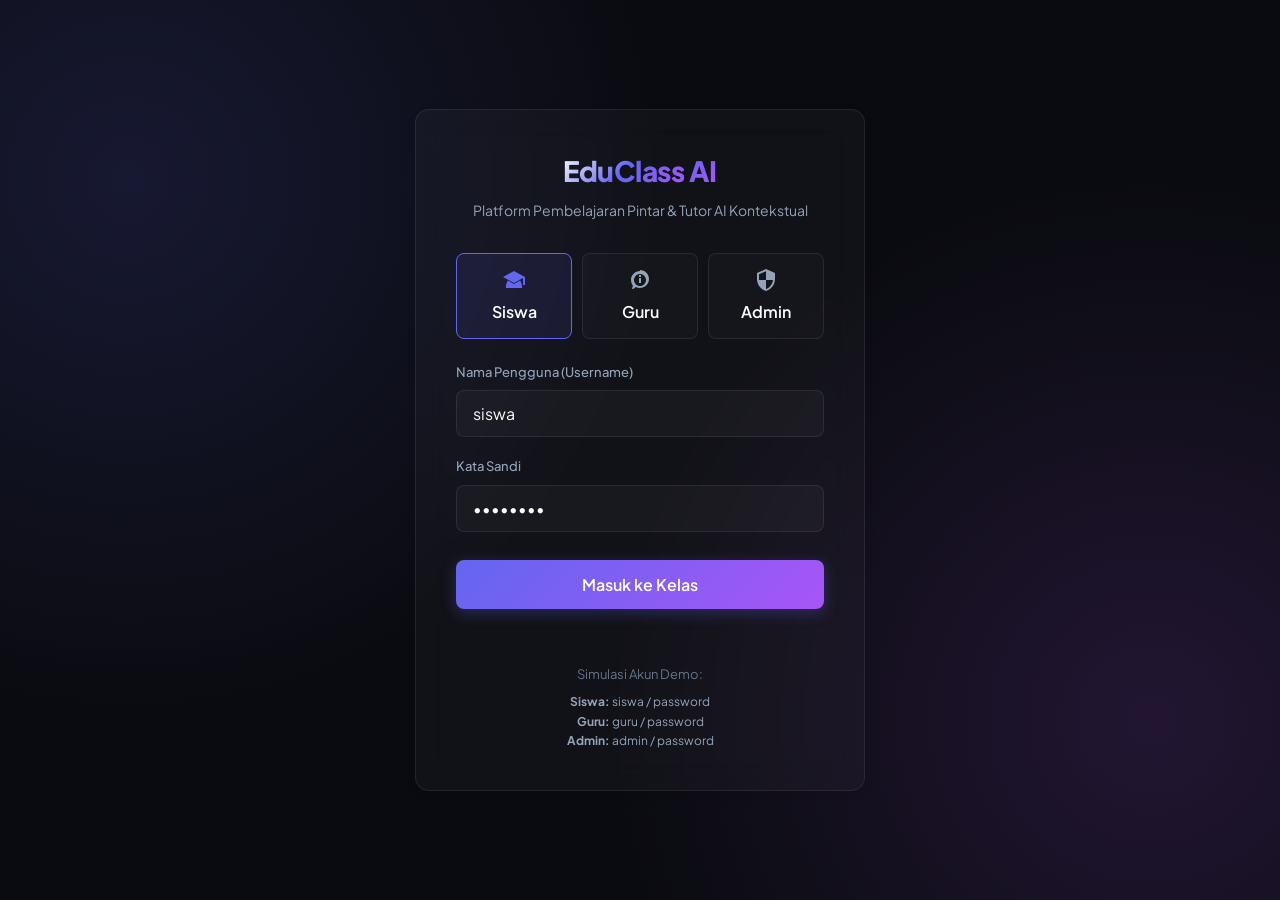
==== commit 4371c9d6: "Implement super admin dashboard and remove homeroom role" ====
--- a/guru.html
+++ b/guru.html
@@ -30,6 +30,10 @@
                     <svg viewBox="0 0 24 24"><path d="M19 3h-4.18C14.4 1.84 13.3 1 12 1c-1.3 0-2.4.84-2.82 2H5c-1.1 0-2 .9-2 2v14c0 1.1.9 2 2 2h14c1.1 0 2-.9 2-2V5c0-1.1-.9-2-2-2zm-7 0c.55 0 1 .45 1 1s-.45 1-1 1-1-.45-1-1 .45-1 1-1zm2 14H7v-2h7v2zm3-4H7v-2h10v2zm0-4H7V7h10v2z"/></svg>
                     <span>Kelola Presensi</span>
                 </li>
+                <li class="menu-item" data-tab="mapel">
+                    <svg viewBox="0 0 24 24"><path d="M4 6H2v14c0 1.1.9 2 2 2h14v-2H4V6zm16-4H8c-1.1 0-2 .9-2 2v12c0 1.1.9 2 2 2h12c1.1 0 2-.9 2-2V4c0-1.1-.9-2-2-2zm-1 9H9V9h10v2zm-4 4H9v-2h6v2zm4-8H9V5h10v2z"/></svg>
+                    <span>Kelola Mapel</span>
+                </li>
                 <li class="menu-item" data-tab="materi">
                     <svg viewBox="0 0 24 24"><path d="M4 6H2v14c0 1.1.9 2 2 2h14v-2H4V6zm16-4H8c-1.1 0-2 .9-2 2v12c0 1.1.9 2 2 2h12c1.1 0 2-.9 2-2V4c0-1.1-.9-2-2-2zm-1 9H9V9h10v2zm-4 4H9v-2h6v2zm4-8H9V5h10v2z"/></svg>
                     <span>Materi & PDF</span>
@@ -80,17 +84,6 @@
             <!-- 1. OVERVIEW PANEL -->
             <section id="tab-overview" class="tab-panel active">
                 
-                <!-- Bagian A: Status Wali Kelas -->
-                <div class="wali-kelas-card">
-                    <div class="wali-kelas-title" id="general-wali-status">Memuat status wali kelas...</div>
-                    <div style="font-size: 14px; opacity: 0.9;">Pusat informasi kepengurusan kelas dan komunikasi orang tua.</div>
-                    
-                    <div class="wali-kelas-actions">
-                        <button class="wali-kelas-btn">Lihat Data Presensi Sekolah</button>
-                        <button class="wali-kelas-btn">Kontak Orang Tua Kelas</button>
-                    </div>
-                </div>
-
                 <!-- Bagian B: Daftar Kelas (Grid) -->
                 <div class="panel-title" style="margin-bottom: 16px;">Daftar Kelas & Mata Pelajaran Anda</div>
                 <div class="teacher-class-grid" id="general-class-grid">
@@ -138,6 +131,32 @@
                     <div class="panel-title">Daftar Kelas & Mata Pelajaran</div>
                     <div class="teacher-class-grid" id="daftar-kelas-grid">
                         <!-- Dynamic from JS -->
+                    </div>
+                </div>
+
+                <!-- Section Data Siswa -->
+                <div class="glass-card panel-card">
+                    <div class="panel-title">
+                        <span>Data Siswa Kelas (Dikelola Super Admin)</span>
+                        <button class="btn-action-solid" id="btn-add-student" style="display: none;">
+                            <svg style="width:16px;height:16px;" viewBox="0 0 24 24"><path d="M15 12c2.21 0 4-1.79 4-4s-1.79-4-4-4-4 1.79-4 4 1.79 4 4 4zm-9-2V7H4v3H1v2h3v3h2v-3h3v-2H6zm9 4c-2.67 0-8 1.34-8 4v2h16v-2c0-2.66-5.33-4-8-4z"/></svg>
+                            <span>Tambah Siswa</span>
+                        </button>
+                    </div>
+                    <div class="table-responsive">
+                        <table class="custom-table">
+                            <thead>
+                                <tr>
+                                    <th>No</th>
+                                    <th>Nama Siswa</th>
+                                    <th>Username</th>
+                                    <th style="width:100px; text-align: center;">Aksi</th>
+                                </tr>
+                            </thead>
+                            <tbody id="student-table-body">
+                                <!-- Dynamic rows -->
+                            </tbody>
+                        </table>
                     </div>
                 </div>
             </section>
@@ -202,6 +221,35 @@
                 </div>
             </section>
 
+            <!-- 3.5 MAPEL PANEL (CRUD DETAIL MATA PELAJARAN) -->
+            <section id="tab-mapel" class="tab-panel">
+                <div class="glass-card panel-card" style="margin-bottom: 24px;">
+                    <div class="panel-title">
+                        <span>Manajemen Detail Mata Pelajaran (Dikelola Super Admin)</span>
+                        <button class="btn-action-solid" id="btn-add-mapel" style="display: none;">
+                            <svg style="width:16px;height:16px;" viewBox="0 0 24 24"><path d="M19 13h-6v6h-2v-6H5v-2h6V5h2v6h6v2z"/></svg>
+                            <span>Tambah Mapel Baru</span>
+                        </button>
+                    </div>
+                    
+                    <div class="table-responsive">
+                        <table class="custom-table">
+                            <thead>
+                                <tr>
+                                    <th>Nama Mata Pelajaran</th>
+                                    <th>Jadwal Kelas</th>
+                                    <th>Plotting Kelas</th>
+                                    <th>Kode Bergabung</th>
+                                </tr>
+                            </thead>
+                            <tbody id="mapel-table-body">
+                                <!-- Dynamic rows -->
+                            </tbody>
+                        </table>
+                    </div>
+                </div>
+            </section>
+
             <!-- 4. MATERI PANEL -->
             <section id="tab-materi" class="tab-panel">
                 <div class="glass-card panel-card" style="margin-bottom: 24px;">
@@ -281,6 +329,71 @@
         </div>
     </div>
 
+    <!-- MODAL ADD/EDIT MATA PELAJARAN -->
+    <div class="modal-overlay" id="mapel-modal">
+        <div class="glass-card modal-content fade-in">
+            <div class="modal-header">
+                <h3 id="modal-title" style="font-size: 18px; font-weight: 700;">Tambah Mata Pelajaran</h3>
+                <span class="modal-close" id="btn-close-modal">&times;</span>
+            </div>
+            
+            <form id="mapel-form">
+                <input type="hidden" id="mapel-id">
+                
+                <div class="form-group">
+                    <label for="mapel-name">Nama Mata Pelajaran</label>
+                    <input type="text" id="mapel-name" class="input-field" placeholder="Contoh: Matematika, Fisika, Biologi" required>
+                </div>
+                
+                <div class="form-group">
+                    <label for="mapel-teacher">Nama Guru Pengajar</label>
+                    <input type="text" id="mapel-teacher" class="input-field" placeholder="Contoh: Budi Utomo, S.Pd." required>
+                </div>
+                
+                <div class="form-group">
+                    <label for="mapel-schedule">Jadwal Kelas</label>
+                    <input type="text" id="mapel-schedule" class="input-field" placeholder="Contoh: Kamis, 08:00 - 09:30 WIB" required>
+                </div>
+
+                <div class="form-group">
+                    <label for="mapel-code">Kode Bergabung</label>
+                    <input type="text" id="mapel-code" class="input-field" placeholder="Contoh: MATH8A" required style="text-transform: uppercase;">
+                </div>
+
+                <div style="display: flex; justify-content: flex-end; gap: 12px; margin-top: 24px;">
+                    <button type="button" class="btn-action-outline" id="btn-cancel-modal">Batal</button>
+                    <button type="submit" class="btn-action-solid" id="btn-submit-modal">Simpan</button>
+                </div>
+            </form>
+        </div>
+    </div>
+
+    <!-- MODAL TAMBAH SISWA -->
+    <div class="modal-overlay" id="student-modal">
+        <div class="glass-card modal-content fade-in">
+            <div class="modal-header">
+                <h3 style="font-size: 18px; font-weight: 700;">Tambah Siswa Baru</h3>
+                <span class="modal-close" id="btn-close-student-modal">&times;</span>
+            </div>
+            
+            <form id="student-form">
+                <div class="form-group">
+                    <label for="student-name">Nama Lengkap Siswa</label>
+                    <input type="text" id="student-name" class="input-field" placeholder="Contoh: Ahmad Fauzan" required>
+                </div>
+
+                <div style="background: rgba(99, 102, 241, 0.05); border: 1px solid rgba(99, 102, 241, 0.15); padding: 12px; border-radius: var(--radius-sm); margin-top: 4px;">
+                    <div style="font-size: 12px; color: var(--text-secondary); line-height: 1.6;">Username dan password akan dibuat otomatis oleh sistem. Siswa dapat langsung login dengan username yang tergenerate dan password default: <strong style="color: var(--accent-primary);">password</strong></div>
+                </div>
+
+                <div style="display: flex; justify-content: flex-end; gap: 12px; margin-top: 24px;">
+                    <button type="button" class="btn-action-outline" id="btn-cancel-student-modal">Batal</button>
+                    <button type="submit" class="btn-action-solid">Simpan Siswa</button>
+                </div>
+            </form>
+        </div>
+    </div>
+
     <!-- Slide-out Drawer for Mobile -->
     <div class="drawer-overlay" id="drawer-overlay"></div>
     <div class="slide-drawer" id="slide-drawer">
@@ -319,6 +432,10 @@
             <svg viewBox="0 0 24 24"><path d="M19 3h-4.18C14.4 1.84 13.3 1 12 1c-1.3 0-2.4.84-2.82 2H5c-1.1 0-2 .9-2 2v14c0 1.1.9 2 2 2h14c1.1 0 2-.9 2-2V5c0-1.1-.9-2-2-2zm-7 0c.55 0 1 .45 1 1s-.45 1-1 1-1-.45-1-1 .45-1 1-1zm2 14H7v-2h7v2zm3-4H7v-2h10v2zm0-4H7V7h10v2z"/></svg>
             <span>Presensi</span>
         </div>
+        <div class="bottom-nav-item" data-tab="mapel">
+            <svg viewBox="0 0 24 24"><path d="M4 6H2v14c0 1.1.9 2 2 2h14v-2H4V6zm16-4H8c-1.1 0-2 .9-2 2v12c0 1.1.9 2 2 2h12c1.1 0 2-.9 2-2V4c0-1.1-.9-2-2-2zm-1 9H9V9h10v2zm-4 4H9v-2h6v2zm4-8H9V5h10v2z"/></svg>
+            <span>Mapel</span>
+        </div>
         <div class="bottom-nav-item" data-tab="materi">
             <svg viewBox="0 0 24 24"><path d="M4 6H2v14c0 1.1.9 2 2 2h14v-2H4V6zm16-4H8c-1.1 0-2 .9-2 2v12c0 1.1.9 2 2 2h12c1.1 0 2-.9 2-2V4c0-1.1-.9-2-2-2zm-1 9H9V9h10v2zm-4 4H9v-2h6v2zm4-8H9V5h10v2z"/></svg>
             <span>Materi</span>
--- a/css/style.css
+++ b/css/style.css
@@ -399,6 +399,7 @@
 /* Main Content Area */
 .main-content {
     flex-grow: 1;
+    width: calc(100% - var(--sidebar-width));
     margin-left: var(--sidebar-width);
     padding: 40px;
     min-height: 100vh;
@@ -770,7 +771,7 @@
 /* Student Main Study View (siswa.html / study tab) */
 .study-container {
     display: grid;
-    grid-template-columns: 1fr 1fr;
+    grid-template-columns: minmax(0, 1fr) minmax(0, 1fr);
     gap: 24px;
     height: calc(100vh - 190px);
 }
@@ -876,6 +877,7 @@
     font-size: 14px;
     line-height: 1.6;
     animation: fadeIn 0.25s ease-out;
+    word-wrap: break-word;
 }
 
 .message-user {
@@ -1438,3 +1440,317 @@
     font-size: 14px;
     font-weight: 700;
 }
+
+/* ==========================================================================
+   COMPREHENSIVE MOBILE RESPONSIVENESS FIX
+   Breakpoint: < 768px (Mobile)
+   Breakpoint: 768px - 1024px (Tablet)
+   ========================================================================== */
+
+/* --- Global Mobile Fixes --- */
+@media (max-width: 768px) {
+
+    /* Header bar — relative so absolute topbar-actions works */
+    .header-bar {
+        position: relative;
+        flex-direction: row;
+        align-items: flex-start;
+        padding-top: 8px;
+    }
+
+    .welcome-section h1 {
+        font-size: 20px;
+    }
+
+    .welcome-section p {
+        font-size: 12px;
+        flex-wrap: wrap;
+    }
+
+    /* Always show topbar-actions at top-right */
+    .topbar-actions {
+        position: absolute !important;
+        top: 0 !important;
+        right: 0 !important;
+        gap: 8px;
+    }
+
+    /* Stats grid — 1 column on mobile */
+    .stats-grid {
+        grid-template-columns: 1fr 1fr !important;
+        gap: 12px;
+        margin-bottom: 20px;
+    }
+
+    .stat-card {
+        padding: 16px;
+    }
+
+    .stat-value {
+        font-size: 24px !important;
+    }
+
+    /* Dashboard row — always 1 column on mobile */
+    .dashboard-row {
+        grid-template-columns: 1fr !important;
+        gap: 16px;
+        margin-bottom: 20px;
+    }
+
+    /* Panel card padding reduction */
+    .panel-card {
+        padding: 16px;
+    }
+
+    /* Panel title — wrap button to next line on mobile */
+    .panel-title {
+        font-size: 15px;
+        flex-wrap: wrap;
+        gap: 8px;
+    }
+
+    /* Alert banner — stack vertically */
+    .alert-banner {
+        flex-direction: column;
+        align-items: flex-start;
+        gap: 12px;
+        padding: 14px 16px;
+    }
+
+    .alert-actions {
+        width: 100%;
+    }
+
+    .alert-actions .btn-action-solid {
+        width: 100%;
+        justify-content: center;
+    }
+
+    /* --- STUDY PAGE (Belajar Tab) MAJOR FIX --- */
+    /* Stack PDF viewer above AI chat on mobile */
+    .study-container {
+        grid-template-columns: 1fr !important;
+        height: auto !important;
+        gap: 16px;
+    }
+
+    .pdf-viewer-panel {
+        height: auto !important;
+        min-height: 300px;
+    }
+
+    .pdf-header {
+        flex-direction: column;
+        align-items: flex-start;
+        gap: 10px;
+        padding: 12px 14px;
+    }
+
+    /* PDF page navigation buttons wrap */
+    .pdf-header > div:last-child {
+        display: flex;
+        width: 100%;
+        justify-content: space-between;
+    }
+
+    .pdf-content {
+        padding: 16px;
+    }
+
+    .pdf-page {
+        padding: 20px 16px;
+        min-height: 200px;
+    }
+
+    /* AI tutor panel height on mobile */
+    .ai-tutor-panel {
+        height: 500px !important;
+    }
+
+    .chat-messages {
+        max-height: calc(100% - 160px) !important;
+    }
+
+    /* Quick action buttons wrap on mobile */
+    .quick-questions-wrapper {
+        padding: 8px 12px;
+        gap: 6px;
+        flex-wrap: wrap;
+        white-space: normal;
+        overflow-x: hidden;
+    }
+
+    .quick-btn {
+        font-size: 11px;
+        padding: 6px 10px;
+    }
+
+    /* Chat input area */
+    .chat-input-area {
+        padding: 10px 14px;
+        gap: 8px;
+    }
+
+    .message-bubble {
+        max-width: 92%;
+        font-size: 13px;
+    }
+
+    /* --- CODE INPUTS (Presensi) OVERFLOW FIX --- */
+    .code-inputs-group {
+        gap: 5px;
+    }
+
+    .code-inputs-group input {
+        width: 38px;
+        height: 48px;
+        font-size: 20px;
+    }
+
+    .presensi-submit-box {
+        padding: 24px 16px;
+        margin: 20px auto;
+    }
+
+    /* --- TABLE FIX --- */
+    /* Make tables horizontally scrollable */
+    .table-responsive {
+        overflow-x: auto;
+        -webkit-overflow-scrolling: touch;
+    }
+
+    .custom-table {
+        min-width: 520px;
+    }
+
+    /* --- WALI KELAS CARD --- */
+    .wali-kelas-card {
+        padding: 24px 20px;
+    }
+
+    .wali-kelas-title {
+        font-size: 18px;
+    }
+
+    .wali-kelas-actions {
+        flex-direction: column;
+        gap: 8px;
+    }
+
+    .wali-kelas-btn {
+        width: 100%;
+        text-align: center;
+    }
+
+    /* --- TEACHER CLASS GRID --- */
+    .teacher-class-grid {
+        grid-template-columns: 1fr !important;
+    }
+
+    /* --- MEMBERS GRID --- */
+    .members-grid {
+        grid-template-columns: 1fr 1fr !important;
+    }
+
+    /* --- ATTENDANCE SETUP GRID --- */
+    .attendance-setup {
+        grid-template-columns: 1fr !important;
+    }
+
+    /* Active code display */
+    .code-display {
+        font-size: 36px !important;
+        letter-spacing: 3px !important;
+    }
+
+    /* Upload area */
+    .upload-area {
+        padding: 20px 16px;
+    }
+
+    /* Material item */
+    .material-item {
+        flex-wrap: wrap;
+        gap: 10px;
+    }
+
+    /* Modal - full width on mobile */
+    .modal-content {
+        width: 95%;
+        padding: 20px;
+        max-height: 95vh;
+    }
+
+    /* Bottom nav label font */
+    .bottom-nav-item {
+        font-size: 9px;
+    }
+
+    .bottom-nav-item svg {
+        width: 22px;
+        height: 22px;
+    }
+
+    /* Action buttons in panel titles */
+    .btn-action-solid, .btn-action-outline {
+        font-size: 12px;
+        padding: 6px 12px;
+    }
+}
+
+/* --- Tablet tweaks (768px - 1024px) --- */
+@media (min-width: 769px) and (max-width: 1024px) {
+    .main-content {
+        padding: 28px 24px;
+    }
+
+    .study-container {
+        grid-template-columns: 1fr !important;
+        height: auto !important;
+    }
+
+    .pdf-viewer-panel {
+        height: 400px;
+    }
+
+    .ai-tutor-panel {
+        height: 500px;
+    }
+
+    .stats-grid {
+        grid-template-columns: repeat(2, 1fr) !important;
+    }
+
+    .teacher-class-grid {
+        grid-template-columns: repeat(2, 1fr) !important;
+    }
+
+    .members-grid {
+        grid-template-columns: repeat(2, 1fr) !important;
+    }
+}
+
+/* --- Extra small phones (< 390px) --- */
+@media (max-width: 390px) {
+    .code-inputs-group input {
+        width: 32px;
+        height: 42px;
+        font-size: 18px;
+    }
+
+    .code-inputs-group {
+        gap: 4px;
+    }
+
+    .stats-grid {
+        grid-template-columns: 1fr !important;
+    }
+
+    .welcome-section h1 {
+        font-size: 17px;
+    }
+
+    .main-content {
+        padding: 16px 12px 80px 12px !important;
+    }
+}
